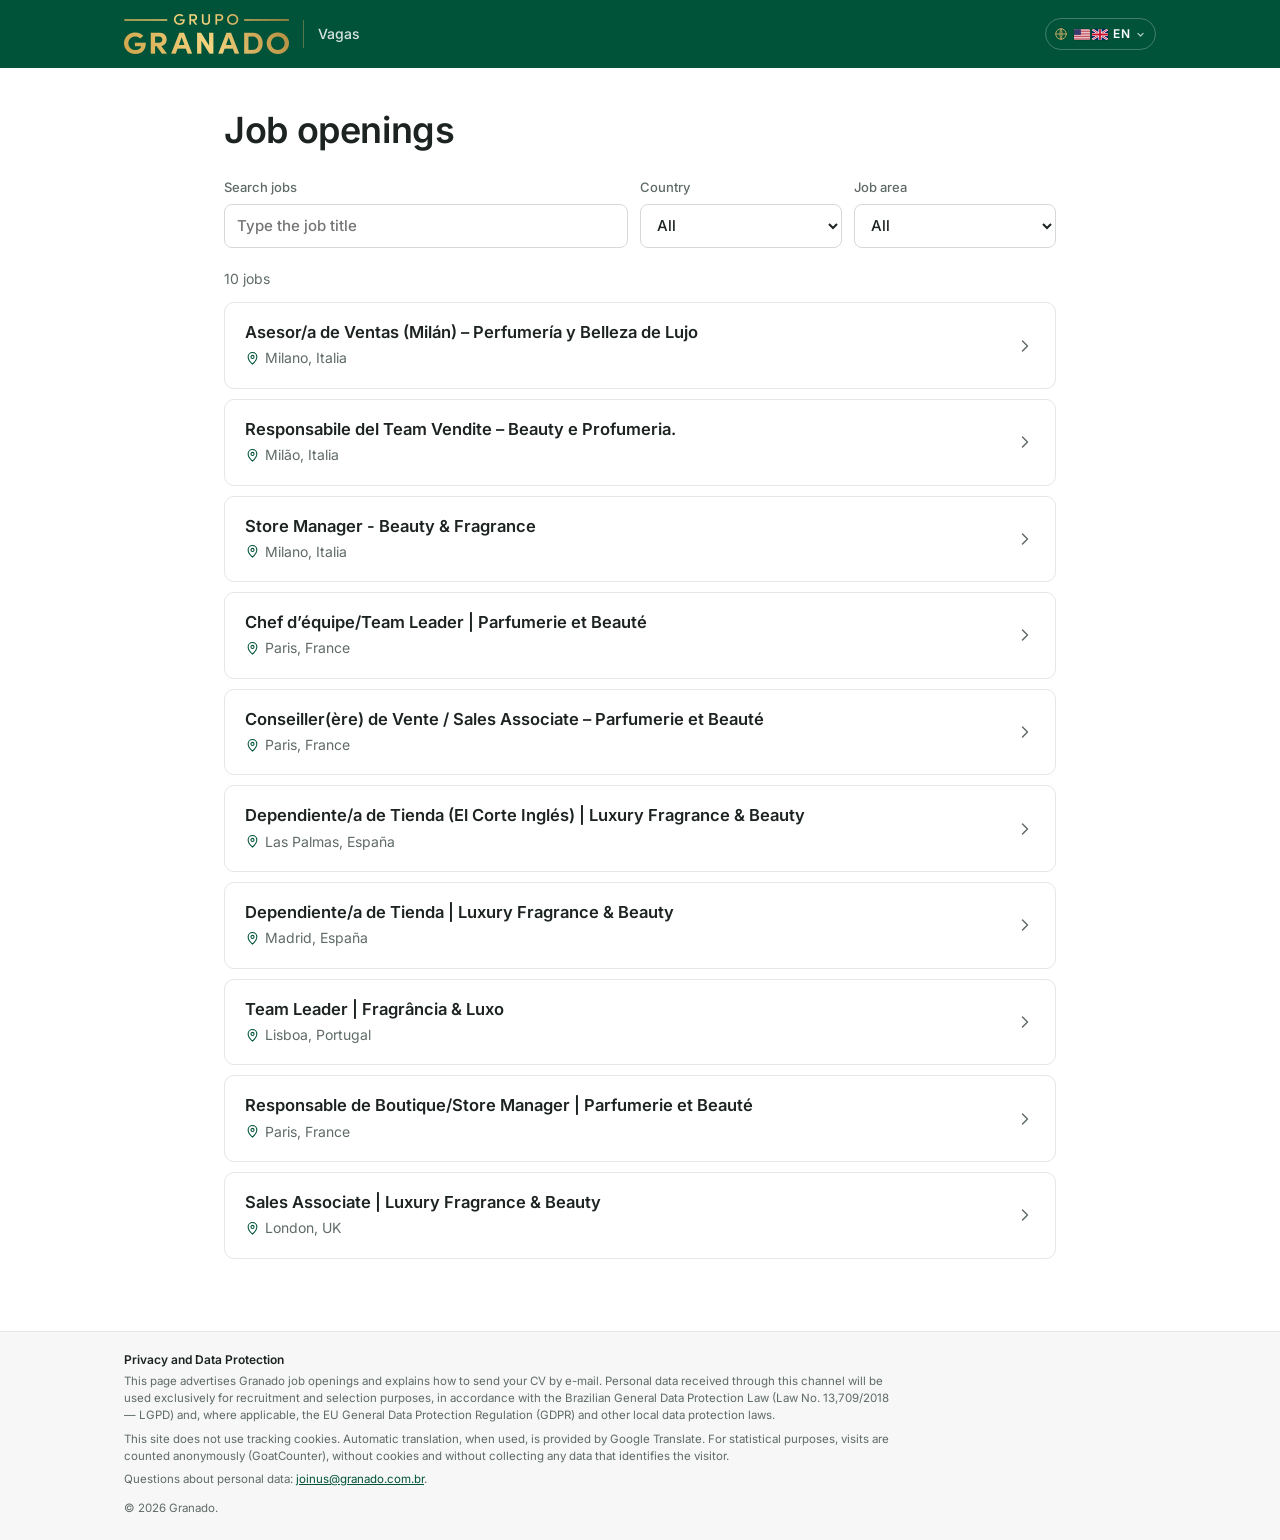
==== index.html @ af7d5de0 "Vagas atualizadas em 04/11/2026, 18:46:20" ====
<!doctype html>
<html lang="pt-BR">
<head>
<meta charset="utf-8">
<meta name="viewport" content="width=device-width, initial-scale=1">
<title>Granado — Vagas</title>
<meta name="description" content="Granado — Vagas">
<link rel="canonical" href="https://vagasgranado.github.io/">
<meta property="og:type" content="website">
<meta property="og:site_name" content="Granado">
<meta property="og:locale" content="pt_BR">
<meta property="og:title" content="Granado — Vagas">
<meta property="og:description" content="Granado — Vagas">
<meta property="og:url" content="https://vagasgranado.github.io/">
<meta name="twitter:card" content="summary">
<meta name="twitter:title" content="Granado — Vagas">
<meta name="twitter:description" content="Granado — Vagas">
<meta name="theme-color" content="#005339">
<link rel="icon" href="assets/icone.svg" type="image/svg+xml">
<link rel="preload" href="assets/inter-latin.woff2" as="font" type="font/woff2" crossorigin>
<link rel="stylesheet" href="assets/estilo.css">
</head>
<body>
<a class="pular" href="#conteudo"><span class="notranslate" translate="no" data-t="pular">Pular para o conteúdo</span></a>
<header class="topo">
  <div class="container topo-inner">
    <a class="marca" href="index.html">
      <img class="logo" src="assets/marca-grupo-granado.png" alt="Grupo Granado" width="165" height="40"><span class="marca-texto">Vagas</span>
    </a>
    <nav class="idiomas-site notranslate" translate="no" aria-label="Idioma / Language / Langue">
      <button type="button" class="idioma-atual" aria-haspopup="true" aria-expanded="false" aria-controls="idioma-menu" title="Idioma / Language / Langue">
        <svg class="idioma-globo" viewBox="0 0 24 24" fill="none" stroke="currentColor" stroke-width="1.7" stroke-linecap="round" stroke-linejoin="round" aria-hidden="true"><circle cx="12" cy="12" r="9"/><path d="M3 12h18M12 3c2.5 2.7 2.5 15.3 0 18M12 3c-2.5 2.7-2.5 15.3 0 18"/></svg><span class="idioma-sel"><svg class="bandeira" viewBox="0 0 30 20" aria-hidden="true"><rect width="30" height="20" fill="#009c3b"/><path d="M15 2.5 27 10 15 17.5 3 10z" fill="#ffdf00"/><circle cx="15" cy="10" r="4.3" fill="#002776"/></svg>PT</span><svg class="idioma-seta" viewBox="0 0 12 12" aria-hidden="true"><path d="M2.5 4.5 6 8l3.5-3.5" fill="none" stroke="currentColor" stroke-width="1.6" stroke-linecap="round" stroke-linejoin="round"/></svg>
      </button>
      <ul class="idioma-menu" id="idioma-menu" hidden>
        <li><button type="button" data-idioma="pt" data-sigla="PT" lang="pt"><span class="bandeiras"><svg class="bandeira" viewBox="0 0 30 20" aria-hidden="true"><rect width="30" height="20" fill="#009c3b"/><path d="M15 2.5 27 10 15 17.5 3 10z" fill="#ffdf00"/><circle cx="15" cy="10" r="4.3" fill="#002776"/></svg></span><span>Português</span></button></li>
        <li><button type="button" data-idioma="en" data-sigla="EN" lang="en"><span class="bandeiras"><svg class="bandeira" viewBox="0 0 30 20" aria-hidden="true"><rect width="30" height="20" fill="#fff"/><path d="M0 1.54h30M0 4.62h30M0 7.69h30M0 10.77h30M0 13.85h30M0 16.92h30M0 20h30" stroke="#b22234" stroke-width="1.54"/><rect width="13" height="10.77" fill="#3c3b6e"/></svg><svg class="bandeira" viewBox="0 0 30 20" aria-hidden="true"><rect width="30" height="20" fill="#012169"/><path d="M0 0 30 20M30 0 0 20" stroke="#fff" stroke-width="4"/><path d="M0 0 30 20M30 0 0 20" stroke="#c8102e" stroke-width="1.6"/><path d="M15 0v20M0 10h30" stroke="#fff" stroke-width="6"/><path d="M15 0v20M0 10h30" stroke="#c8102e" stroke-width="3.4"/></svg></span><span>English (US / UK)</span></button></li>
        <li><button type="button" data-idioma="es" data-sigla="ES" lang="es"><span class="bandeiras"><svg class="bandeira" viewBox="0 0 30 20" aria-hidden="true"><rect width="30" height="20" fill="#aa151b"/><rect y="5" width="30" height="10" fill="#f1bf00"/></svg></span><span>Español</span></button></li>
        <li><button type="button" data-idioma="fr" data-sigla="FR" lang="fr"><span class="bandeiras"><svg class="bandeira" viewBox="0 0 30 20" aria-hidden="true"><rect width="30" height="20" fill="#fff"/><rect width="10" height="20" fill="#002654"/><rect x="20" width="10" height="20" fill="#ce1126"/></svg></span><span>Français</span></button></li>
        <li><button type="button" data-idioma="it" data-sigla="IT" lang="it"><span class="bandeiras"><svg class="bandeira" viewBox="0 0 30 20" aria-hidden="true"><rect width="30" height="20" fill="#fff"/><rect width="10" height="20" fill="#009246"/><rect x="20" width="10" height="20" fill="#ce2b37"/></svg></span><span>Italiano</span></button></li>
      </ul>
    </nav>
  </div>
  <div id="tradutor" hidden></div>
</header>
<main id="conteudo">

<section class="container vagas">
  <h1 class="titulo-inicio"><span class="notranslate" translate="no" data-t="inicioTitulo">Vagas</span></h1>
  <form class="filtros" role="search" onsubmit="return false">
    <label class="campo campo-busca"><span class="notranslate" translate="no" data-t="busca">Busca de vagas</span><input type="search" id="f-busca" placeholder="Digite o nome da vaga" data-t-ph="buscaPh"></label>
    <label class="campo"><span class="notranslate" translate="no" data-t="pais">País</span><select id="f-pais"><option value="" data-t="todos">Todos</option><option value="España">España</option><option value="France">France</option><option value="Italia">Italia</option><option value="Portugal">Portugal</option><option value="UK">UK</option></select></label>
    <label class="campo"><span class="notranslate" translate="no" data-t="areaVaga">Área da vaga</span><select id="f-area"><option value="" data-t="todasAreas">Todas</option></select></label>
  </form>
  <p class="contador" aria-live="polite"><span id="total">10</span> <span class="notranslate" translate="no" data-t="vagas">vagas</span></p>
  <ul class="lista-vagas" id="lista">
<li class="linha-vaga" data-prazo="" data-pais="Italia" data-area="" data-busca="Asesor/a de Ventas (Milán) – Perfumería y Belleza de Lujo Milano Italia">
  <a class="lv-titulo" href="jobs/rzdw33/index.html">Asesor/a de Ventas (Milán) – Perfumería y Belleza de Lujo</a>
  <span class="lv-meta"><span class="lv-local"><svg class="ic" viewBox="0 0 24 24" fill="none" stroke="currentColor" stroke-width="1.7" stroke-linecap="round" stroke-linejoin="round" aria-hidden="true"><path d="M12 21s-7-6.2-7-11.5A7 7 0 0 1 19 9.5C19 14.8 12 21 12 21z"/><circle cx="12" cy="9.5" r="2.5"/></svg>Milano, Italia</span></span>
  <svg class="lv-seta" viewBox="0 0 24 24" fill="none" stroke="currentColor" stroke-width="1.7" stroke-linecap="round" stroke-linejoin="round" aria-hidden="true"><path d="M9 18l6-6-6-6"/></svg>
</li>
<li class="linha-vaga" data-prazo="" data-pais="Italia" data-area="" data-busca="Responsabile del Team Vendite – Beauty e Profumeria. Milão Italia">
  <a class="lv-titulo" href="jobs/zdy8am/index.html">Responsabile del Team Vendite – Beauty e Profumeria.</a>
  <span class="lv-meta"><span class="lv-local"><svg class="ic" viewBox="0 0 24 24" fill="none" stroke="currentColor" stroke-width="1.7" stroke-linecap="round" stroke-linejoin="round" aria-hidden="true"><path d="M12 21s-7-6.2-7-11.5A7 7 0 0 1 19 9.5C19 14.8 12 21 12 21z"/><circle cx="12" cy="9.5" r="2.5"/></svg>Milão, Italia</span></span>
  <svg class="lv-seta" viewBox="0 0 24 24" fill="none" stroke="currentColor" stroke-width="1.7" stroke-linecap="round" stroke-linejoin="round" aria-hidden="true"><path d="M9 18l6-6-6-6"/></svg>
</li>
<li class="linha-vaga" data-prazo="" data-pais="Italia" data-area="" data-busca="Store Manager - Beauty &amp; Fragrance Milano Italia">
  <a class="lv-titulo" href="jobs/5pfr47/index.html">Store Manager - Beauty &amp; Fragrance</a>
  <span class="lv-meta"><span class="lv-local"><svg class="ic" viewBox="0 0 24 24" fill="none" stroke="currentColor" stroke-width="1.7" stroke-linecap="round" stroke-linejoin="round" aria-hidden="true"><path d="M12 21s-7-6.2-7-11.5A7 7 0 0 1 19 9.5C19 14.8 12 21 12 21z"/><circle cx="12" cy="9.5" r="2.5"/></svg>Milano, Italia</span></span>
  <svg class="lv-seta" viewBox="0 0 24 24" fill="none" stroke="currentColor" stroke-width="1.7" stroke-linecap="round" stroke-linejoin="round" aria-hidden="true"><path d="M9 18l6-6-6-6"/></svg>
</li>
<li class="linha-vaga" data-prazo="" data-pais="France" data-area="" data-busca="Chef d’équipe/Team Leader | Parfumerie et Beauté Paris France">
  <a class="lv-titulo" href="jobs/ynqnsq/index.html">Chef d’équipe/Team Leader | Parfumerie et Beauté</a>
  <span class="lv-meta"><span class="lv-local"><svg class="ic" viewBox="0 0 24 24" fill="none" stroke="currentColor" stroke-width="1.7" stroke-linecap="round" stroke-linejoin="round" aria-hidden="true"><path d="M12 21s-7-6.2-7-11.5A7 7 0 0 1 19 9.5C19 14.8 12 21 12 21z"/><circle cx="12" cy="9.5" r="2.5"/></svg>Paris, France</span></span>
  <svg class="lv-seta" viewBox="0 0 24 24" fill="none" stroke="currentColor" stroke-width="1.7" stroke-linecap="round" stroke-linejoin="round" aria-hidden="true"><path d="M9 18l6-6-6-6"/></svg>
</li>
<li class="linha-vaga" data-prazo="" data-pais="France" data-area="" data-busca="Conseiller(ère) de Vente / Sales Associate – Parfumerie et Beauté Paris France">
  <a class="lv-titulo" href="jobs/etg7gf/index.html">Conseiller(ère) de Vente / Sales Associate – Parfumerie et Beauté</a>
  <span class="lv-meta"><span class="lv-local"><svg class="ic" viewBox="0 0 24 24" fill="none" stroke="currentColor" stroke-width="1.7" stroke-linecap="round" stroke-linejoin="round" aria-hidden="true"><path d="M12 21s-7-6.2-7-11.5A7 7 0 0 1 19 9.5C19 14.8 12 21 12 21z"/><circle cx="12" cy="9.5" r="2.5"/></svg>Paris, France</span></span>
  <svg class="lv-seta" viewBox="0 0 24 24" fill="none" stroke="currentColor" stroke-width="1.7" stroke-linecap="round" stroke-linejoin="round" aria-hidden="true"><path d="M9 18l6-6-6-6"/></svg>
</li>
<li class="linha-vaga" data-prazo="" data-pais="España" data-area="" data-busca="Dependiente/a de Tienda (El Corte Inglés) | Luxury Fragrance &amp; Beauty Las Palmas España">
  <a class="lv-titulo" href="jobs/gzc3fr/index.html">Dependiente/a de Tienda (El Corte Inglés) | Luxury Fragrance &amp; Beauty</a>
  <span class="lv-meta"><span class="lv-local"><svg class="ic" viewBox="0 0 24 24" fill="none" stroke="currentColor" stroke-width="1.7" stroke-linecap="round" stroke-linejoin="round" aria-hidden="true"><path d="M12 21s-7-6.2-7-11.5A7 7 0 0 1 19 9.5C19 14.8 12 21 12 21z"/><circle cx="12" cy="9.5" r="2.5"/></svg>Las Palmas, España</span></span>
  <svg class="lv-seta" viewBox="0 0 24 24" fill="none" stroke="currentColor" stroke-width="1.7" stroke-linecap="round" stroke-linejoin="round" aria-hidden="true"><path d="M9 18l6-6-6-6"/></svg>
</li>
<li class="linha-vaga" data-prazo="" data-pais="España" data-area="" data-busca="Dependiente/a de Tienda | Luxury Fragrance &amp; Beauty Madrid España">
  <a class="lv-titulo" href="jobs/8fgz28/index.html">Dependiente/a de Tienda | Luxury Fragrance &amp; Beauty</a>
  <span class="lv-meta"><span class="lv-local"><svg class="ic" viewBox="0 0 24 24" fill="none" stroke="currentColor" stroke-width="1.7" stroke-linecap="round" stroke-linejoin="round" aria-hidden="true"><path d="M12 21s-7-6.2-7-11.5A7 7 0 0 1 19 9.5C19 14.8 12 21 12 21z"/><circle cx="12" cy="9.5" r="2.5"/></svg>Madrid, España</span></span>
  <svg class="lv-seta" viewBox="0 0 24 24" fill="none" stroke="currentColor" stroke-width="1.7" stroke-linecap="round" stroke-linejoin="round" aria-hidden="true"><path d="M9 18l6-6-6-6"/></svg>
</li>
<li class="linha-vaga" data-prazo="" data-pais="Portugal" data-area="" data-busca="Team Leader | Fragrância &amp; Luxo Lisboa Portugal">
  <a class="lv-titulo" href="jobs/tck5m3/index.html">Team Leader | Fragrância &amp; Luxo</a>
  <span class="lv-meta"><span class="lv-local"><svg class="ic" viewBox="0 0 24 24" fill="none" stroke="currentColor" stroke-width="1.7" stroke-linecap="round" stroke-linejoin="round" aria-hidden="true"><path d="M12 21s-7-6.2-7-11.5A7 7 0 0 1 19 9.5C19 14.8 12 21 12 21z"/><circle cx="12" cy="9.5" r="2.5"/></svg>Lisboa, Portugal</span></span>
  <svg class="lv-seta" viewBox="0 0 24 24" fill="none" stroke="currentColor" stroke-width="1.7" stroke-linecap="round" stroke-linejoin="round" aria-hidden="true"><path d="M9 18l6-6-6-6"/></svg>
</li>
<li class="linha-vaga" data-prazo="" data-pais="France" data-area="" data-busca="Responsable de Boutique/Store Manager | Parfumerie et Beauté Paris France">
  <a class="lv-titulo" href="jobs/zjcvb2/index.html">Responsable de Boutique/Store Manager | Parfumerie et Beauté</a>
  <span class="lv-meta"><span class="lv-local"><svg class="ic" viewBox="0 0 24 24" fill="none" stroke="currentColor" stroke-width="1.7" stroke-linecap="round" stroke-linejoin="round" aria-hidden="true"><path d="M12 21s-7-6.2-7-11.5A7 7 0 0 1 19 9.5C19 14.8 12 21 12 21z"/><circle cx="12" cy="9.5" r="2.5"/></svg>Paris, France</span></span>
  <svg class="lv-seta" viewBox="0 0 24 24" fill="none" stroke="currentColor" stroke-width="1.7" stroke-linecap="round" stroke-linejoin="round" aria-hidden="true"><path d="M9 18l6-6-6-6"/></svg>
</li>
<li class="linha-vaga" data-prazo="" data-pais="UK" data-area="" data-busca="Sales Associate | Luxury Fragrance &amp; Beauty London UK">
  <a class="lv-titulo" href="jobs/ph4cj7/index.html">Sales Associate | Luxury Fragrance &amp; Beauty</a>
  <span class="lv-meta"><span class="lv-local"><svg class="ic" viewBox="0 0 24 24" fill="none" stroke="currentColor" stroke-width="1.7" stroke-linecap="round" stroke-linejoin="round" aria-hidden="true"><path d="M12 21s-7-6.2-7-11.5A7 7 0 0 1 19 9.5C19 14.8 12 21 12 21z"/><circle cx="12" cy="9.5" r="2.5"/></svg>London, UK</span></span>
  <svg class="lv-seta" viewBox="0 0 24 24" fill="none" stroke="currentColor" stroke-width="1.7" stroke-linecap="round" stroke-linejoin="round" aria-hidden="true"><path d="M9 18l6-6-6-6"/></svg>
</li>
  </ul>
  <p class="vazio" id="vazio" hidden><span class="notranslate" translate="no" data-t="semFiltro">Nenhuma vaga encontrada com esses filtros.</span></p>
</section>

</main>
<footer class="rodape">
  <div class="container">
    <div class="privacidade">
      <h2><span class="notranslate" translate="no" data-t="privTitulo">Privacidade e Proteção de Dados</span></h2>
      <p><span class="notranslate" translate="no" data-t="privTexto">Esta página divulga vagas da Granado e orienta o envio de currículos por e-mail. Os dados pessoais recebidos por esse canal serão utilizados exclusivamente para fins de recrutamento e seleção, conforme a Lei Geral de Proteção de Dados (Lei nº 13.709/2018 — LGPD) e, quando aplicável, o Regulamento Geral sobre a Proteção de Dados da União Europeia (RGPD/GDPR) e demais leis locais de proteção de dados.</span></p>
      <p><span class="notranslate" translate="no" data-t="privCookies">Este site não utiliza cookies de rastreamento. A tradução automática, quando utilizada, é fornecida pelo Google Tradutor.</span> <span class="notranslate" translate="no" data-t="privContagem">Para fins estatísticos, contamos as visitas de forma anônima (GoatCounter), sem cookies e sem coletar dados que identifiquem o visitante.</span></p>
      <p><span class="notranslate" translate="no" data-t="privContato">Dúvidas sobre dados pessoais:</span> <a class="notranslate" translate="no" href="mailto:joinus@granado.com.br">joinus@granado.com.br</a>.</p>
    </div>
    <p class="direitos">© 2026 Granado.</p>
  </div>
</footer>
<script src="assets/textos.js" defer></script>
<script src="assets/site.js" defer></script>
<script data-goatcounter="https://vagasgranado.goatcounter.com/count" src="assets/contador.js" async></script>
</body>
</html>
---- assets/estilo.css ----
/* Fontes hospedadas no próprio site (nenhum dado do visitante vai para terceiros — LGPD/GDPR).
   Inter: SIL Open Font License, ver fontes-licenca.txt */
@font-face { font-family: "Inter"; font-style: normal; font-weight: 100 900; font-display: swap; src: url("inter-latin.woff2") format("woff2"); unicode-range: U+0000-00FF, U+0131, U+0152-0153, U+02BB-02BC, U+02C6, U+02DA, U+02DC, U+0304, U+0308, U+0329, U+2000-206F, U+20AC, U+2122, U+2191, U+2193, U+2212, U+2215, U+FEFF, U+FFFD; }
@font-face { font-family: "Inter"; font-style: normal; font-weight: 100 900; font-display: swap; src: url("inter-latin-ext.woff2") format("woff2"); unicode-range: U+0100-02BA, U+02BD-02C5, U+02C7-02CC, U+02CE-02D7, U+02DD-02FF, U+0304, U+0308, U+0329, U+1D00-1DBF, U+1E00-1E9F, U+1EF2-1EFF, U+2020, U+20A0-20AB, U+20AD-20C0, U+2113, U+2C60-2C7F, U+A720-A7FF; }

:root {
  --verde: #005339;        /* verde da logo Granado */
  --verde-2: #0a6a4b;
  --verde-claro: #e8f1ec;
  --ouro: #bda55f;         /* dourado da logo */
  --fundo: #ffffff;
  --fundo-2: #f6f7f6;
  --texto: #1c2321;
  --suave: #5f6b66;
  --linha: #e4e7e5;
  --ambar: #7a5200;
  --ambar-claro: #fdf6e3;
  --raio: 10px;
  --sans: "Inter", system-ui, -apple-system, "Segoe UI", Roboto, Helvetica, Arial, sans-serif;
  /* aliases usados pelo painel/textos antigos */
  --azul: var(--verde);
}
* { box-sizing: border-box; }
html { -webkit-text-size-adjust: 100%; }
body { margin: 0; background: var(--fundo); color: var(--texto); font-family: var(--sans); font-size: 16px; line-height: 1.6; -webkit-font-smoothing: antialiased; }
img, svg { max-width: 100%; }
a { color: var(--verde); }
h1, h2, h3 { line-height: 1.25; font-weight: 600; letter-spacing: -.01em; }
[hidden] { display: none !important; }
.container { width: 100%; max-width: 1080px; margin: 0 auto; padding: 0 16px; }
@media (min-width: 640px) { .container { padding: 0 24px; } }

.ic { width: 18px; height: 18px; flex: none; vertical-align: -3px; }

.pular { position: absolute; left: -999px; top: 8px; background: #fff; padding: 8px 12px; border-radius: 8px; z-index: 10; }
.pular:focus { left: 8px; }
:focus-visible { outline: 2px solid var(--ouro); outline-offset: 2px; border-radius: 4px; }

/* ---------- topo: verde da logo, nome em dourado (como na página do LinkedIn) ---------- */
.topo { background: var(--verde); color: #fff; }
.topo-inner { display: flex; align-items: center; justify-content: space-between; gap: 12px; min-height: 68px; }
.marca { display: flex; align-items: center; gap: 14px; min-width: 0; color: #fff; text-decoration: none; }
.logo { display: block; height: 40px; width: auto; }
.marca-texto { font-size: 14px; font-weight: 500; color: rgba(255,255,255,.85); white-space: nowrap; padding-left: 14px; border-left: 1px solid rgba(189,165,95,.45); line-height: 28px; }
.marca-logo { display: inline-flex; align-items: center; }
.marca-logo img { display: block; height: 30px; width: auto; max-width: 200px; object-fit: contain; }

/* seletor de idioma */
.idiomas-site { position: relative; flex-shrink: 0; }
.idioma-atual { display: inline-flex; align-items: center; gap: 6px; background: none; border: 1px solid rgba(255,255,255,.25); border-radius: 99px; color: #fff; font: inherit; font-size: 12px; font-weight: 600; letter-spacing: .04em; padding: 5px 10px 5px 8px; cursor: pointer; }
.idioma-atual:hover, .idioma-atual[aria-expanded="true"] { background: rgba(255,255,255,.08); border-color: rgba(255,255,255,.45); }
.idioma-globo { width: 14px; height: 14px; color: var(--ouro); }
.idioma-sel { display: inline-flex; align-items: center; gap: 5px; }
.idiomas-site .bandeiras { display: inline-flex; align-items: center; gap: 2px; flex-shrink: 0; }
.idioma-sel .bandeira + .bandeira { margin-left: -3px; }
.idioma-seta { width: 9px; height: 9px; opacity: .7; transition: transform .15s; }
.idioma-atual[aria-expanded="true"] .idioma-seta { transform: rotate(180deg); }
.idiomas-site .bandeira { width: 16px; height: 11px; border-radius: 1.5px; box-shadow: 0 0 0 .5px rgba(0,0,0,.25); flex-shrink: 0; }
.idioma-menu { position: absolute; right: 0; top: calc(100% + 8px); z-index: 20; list-style: none; margin: 0; padding: 4px; min-width: 200px; background: #fff; border-radius: 10px; box-shadow: 0 10px 30px rgba(0,0,0,.14), 0 0 0 1px rgba(0,0,0,.05); }
.idioma-menu button { display: flex; align-items: center; gap: 10px; width: 100%; background: none; border: 0; border-radius: 6px; padding: 8px 10px; font: inherit; font-size: 14px; color: var(--texto); text-align: left; cursor: pointer; }
.idioma-menu button:hover { background: var(--fundo-2); }
.idioma-menu button[aria-current="true"] { font-weight: 600; color: var(--verde); }
.idioma-menu button[aria-current="true"]::after { content: "✓"; margin-left: auto; color: var(--verde); }
/* esconde a barra do Google Tradutor, que empurraria a página para baixo */
body { top: 0 !important; }
.skiptranslate iframe, iframe.goog-te-banner-frame, #goog-gt-tt, .goog-te-balloon-frame, .goog-te-spinner-pos { display: none !important; }
.email-cand .fixo { margin: 0 .25em; } /* e-mail e assunto nunca são traduzidos; a margem mantém os espaços */
.goog-text-highlight { background: none !important; box-shadow: none !important; }

/* ---------- faixas ---------- */
.faixa { font-size: 14px; padding: 10px 0; }
.faixa .container { display: flex; gap: 10px; align-items: flex-start; }
.faixa .ic { margin-top: 2px; }
.faixa-demo { background: var(--ambar-claro); color: var(--ambar); border-bottom: 1px solid #f0e2b8; }
.faixa-encerrada { background: var(--fundo-2); color: var(--texto); border-bottom: 1px solid var(--linha); }
.faixa-encerrada a { font-weight: 600; }

/* ---------- etiquetas ---------- */
.etiquetas, .card-topo { display: flex; flex-wrap: wrap; gap: 6px; }
.etiqueta { display: inline-flex; align-items: center; gap: 5px; font-size: 12.5px; font-weight: 500; padding: 3px 10px; border-radius: 99px; background: #fff; color: var(--suave); border: 1px solid var(--linha); }
.etiqueta .ic { width: 13px; height: 13px; vertical-align: 0; }
.etiqueta-aberta { background: var(--verde-claro); color: var(--verde); border-color: transparent; }
.etiqueta-encerrada { background: #eceeed; color: var(--suave); border-color: transparent; }

/* ---------- botões ---------- */
.botao { display: inline-flex; align-items: center; justify-content: center; gap: 8px; padding: 12px 18px; border-radius: 8px; font: inherit; font-weight: 600; font-size: 15px; text-decoration: none; cursor: pointer; border: 1px solid transparent; transition: background .15s; }
.botao .ic { width: 18px; height: 18px; }
.botao-principal { background: var(--verde); color: #fff; width: 100%; }
.botao-principal:hover { background: var(--verde-2); }
.botao-secundario { background: #fff; color: var(--texto); border-color: var(--linha); padding: 9px 14px; font-size: 14px; font-weight: 500; flex: 1; }
.botao-secundario:hover { background: var(--fundo-2); }
.botao-secundario .ic { color: var(--verde); }
.botao-desativado { background: #eceeed; color: var(--suave); width: 100%; margin: 0; cursor: not-allowed; }

/* ---------- página inicial ---------- */
.vagas { max-width: 880px; padding-top: 40px; padding-bottom: 72px; }
.titulo-inicio { font-size: clamp(28px, 4.5vw, 36px); margin: 0 0 24px; color: var(--texto); }
.filtros { display: grid; grid-template-columns: 1fr; gap: 12px; margin: 0 0 20px; }
@media (min-width: 720px) { .filtros { grid-template-columns: 2fr 1fr 1fr; } }
.campo { display: block; font-size: 13px; font-weight: 500; color: var(--suave); }
.campo > span:first-child { display: block; }
.campo input, .campo select { width: 100%; height: 44px; font: inherit; font-size: 15px; color: var(--texto); padding: 0 12px; border: 1px solid #d5dad7; border-radius: 8px; background: #fff; margin-top: 6px; }
.campo input:focus, .campo select:focus { outline: none; border-color: var(--verde); box-shadow: 0 0 0 3px rgba(0,83,57,.12); }
.contador { color: var(--suave); margin: 0 0 12px; font-size: 14px; }

.lista-vagas { list-style: none; margin: 0; padding: 0; display: grid; gap: 10px; }
.linha-vaga { position: relative; display: grid; grid-template-columns: minmax(0, 1fr) auto; grid-template-areas: "titulo seta" "meta seta"; column-gap: 16px; row-gap: 4px; align-items: center; padding: 18px 20px; background: #fff; border: 1px solid var(--linha); border-radius: var(--raio); transition: border-color .15s, box-shadow .15s; }
.linha-vaga:hover { border-color: var(--verde); box-shadow: 0 4px 16px rgba(0,83,57,.08); }
.lv-titulo { grid-area: titulo; color: var(--texto); font-size: 16.5px; font-weight: 600; line-height: 1.35; text-decoration: none; }
.lv-titulo::after { content: ""; position: absolute; inset: 0; border-radius: var(--raio); } /* a linha inteira é clicável */
.linha-vaga:hover .lv-titulo { color: var(--verde); }
.lv-meta { grid-area: meta; display: flex; flex-wrap: wrap; gap: 4px 16px; font-size: 14px; color: var(--suave); }
.lv-local { display: inline-flex; align-items: center; gap: 5px; }
.lv-local .ic { width: 15px; height: 15px; color: var(--verde); vertical-align: 0; }
.lv-seta { grid-area: seta; width: 20px; height: 20px; color: var(--suave); }
.linha-vaga:hover .lv-seta { color: var(--verde); }
.lv-demo { display: inline-block; margin-left: 6px; padding: 1px 6px; border-radius: 4px; background: var(--ambar-claro); color: var(--ambar); font-size: 11px; font-weight: 500; text-transform: uppercase; vertical-align: 2px; }
.vazio { text-align: center; color: var(--suave); padding: 40px 0; }

/* ---------- página da vaga ---------- */
.cabecalho-vaga { background: var(--fundo-2); border-bottom: 1px solid var(--linha); padding: 20px 0 32px; }
.voltar { display: inline-flex; align-items: center; gap: 4px; color: var(--verde); text-decoration: none; font-size: 14px; font-weight: 500; margin-bottom: 20px; }
.voltar:hover { text-decoration: underline; }
.voltar .ic { width: 16px; height: 16px; vertical-align: 0; }
.cabecalho-vaga h1 { font-size: clamp(26px, 4.5vw, 36px); margin: 14px 0 12px; max-width: 30ch; }
.subtitulo-empresa, .subtitulo-local { margin: 4px 0 0; display: flex; align-items: center; gap: 8px; font-size: 15px; color: var(--suave); }
.subtitulo-empresa { font-weight: 500; color: var(--texto); }
.subtitulo-empresa .ic, .subtitulo-local .ic { color: var(--verde); }

.grade-vaga { display: grid; grid-template-columns: 1fr; gap: 28px; padding-top: 32px; padding-bottom: 96px; }
@media (min-width: 960px) {
  .grade-vaga { grid-template-columns: minmax(0, 1fr) 320px; gap: 56px; padding-bottom: 72px; }
  .cartao-resumo { position: sticky; top: 24px; }
}
.lateral { order: -1; }
@media (min-width: 960px) { .lateral { order: 2; } }

.cartao-resumo { background: #fff; border: 1px solid var(--linha); border-radius: 12px; padding: 22px; }
.cartao-resumo h2 { font-size: 12px; font-weight: 600; text-transform: uppercase; letter-spacing: .08em; color: var(--suave); margin: 0 0 14px; }
.cartao-resumo dl { margin: 0 0 18px; display: grid; gap: 14px; }
.item-resumo { display: flex; gap: 12px; align-items: flex-start; }
.item-resumo .ic { width: 18px; height: 18px; color: var(--verde); margin-top: 2px; }
.item-resumo dt { font-size: 12.5px; color: var(--suave); }
.item-resumo dd { margin: 0; font-weight: 500; font-size: 14.5px; line-height: 1.4; }
.compartilhar { margin-top: 18px; padding-top: 18px; border-top: 1px solid var(--linha); }
.compartilhar p { margin: 0 0 8px; font-size: 12.5px; color: var(--suave); font-weight: 500; }
.botoes-compartilhar { display: flex; gap: 8px; }

.conteudo-vaga { min-width: 0; }
.secao { padding: 0 0 8px; margin: 0 0 28px; }
.secao + .secao { padding-top: 28px; border-top: 1px solid var(--linha); }
.secao h2 { font-size: 19px; margin: 0 0 14px; color: var(--texto); }
.secao p { margin: 0 0 14px; }
.lista { margin: 0 0 14px; padding: 0; list-style: none; }
.lista li { position: relative; padding-left: 20px; margin-bottom: 8px; }
.lista li::before { content: ""; position: absolute; left: 4px; top: .7em; width: 6px; height: 6px; border-radius: 50%; background: var(--ouro); }
.texto-livre h3 { font-size: 16px; color: var(--texto); margin: 22px 0 8px; }
.texto-livre h3:first-child { margin-top: 0; }
.texto-livre { overflow-wrap: anywhere; }
.quals { display: grid; gap: 12px; margin-bottom: 14px; }
@media (min-width: 640px) { .quals { grid-template-columns: 1fr 1fr; } }
.qual { background: var(--fundo-2); border-radius: 8px; padding: 14px 16px; }
.qual h3 { margin: 0 0 4px; font-size: 12px; text-transform: uppercase; letter-spacing: .06em; color: var(--suave); }
.qual p { margin: 0; font-weight: 500; }
.idiomas { list-style: none; padding: 0; margin: 0 0 14px; display: flex; flex-wrap: wrap; gap: 10px; }
.idiomas li { display: flex; gap: 10px; align-items: center; background: var(--fundo-2); border-radius: 8px; padding: 10px 14px; }
.idiomas .ic { color: var(--verde); width: 20px; height: 20px; }
.idiomas strong { display: block; line-height: 1.2; font-weight: 600; }
.idiomas small { color: var(--suave); font-size: 13px; }
.salario { display: flex; align-items: center; gap: 10px; font-size: 18px; font-weight: 600; color: var(--verde); background: var(--verde-claro); padding: 12px 16px; border-radius: 8px; }
.salario .ic { width: 22px; height: 22px; }
.caixa-visto { display: flex; gap: 14px; background: var(--fundo-2); border-radius: 8px; padding: 14px 16px; margin-bottom: 14px; }
.caixa-visto .ic { width: 24px; height: 24px; color: var(--verde); }
.caixa-visto p:last-child { margin-bottom: 0; }
.prazo-linha { display: flex; align-items: center; gap: 8px; }
.prazo-linha .ic { color: var(--verde); }
#candidatura .botao { margin-bottom: 14px; }
@media (min-width: 640px) { #candidatura .botao-principal { width: auto; min-width: 280px; } }
.email-cand { font-size: 14px; color: var(--suave); margin: -4px 0 14px !important; overflow-wrap: anywhere; }
.email-cand a { font-weight: 600; }
.lateral .email-cand { margin: 10px 0 0 !important; font-size: 13px; }

.aviso { display: flex; gap: 12px; background: var(--ambar-claro); border: 1px solid #f0e2b8; border-radius: var(--raio); padding: 16px 18px; margin-top: 8px; color: #4d3800; }
.aviso > .ic { width: 22px; height: 22px; color: var(--ambar); }
.aviso h2 { margin: 0 0 4px; font-size: 15px; }
.aviso p { margin: 0 0 6px; font-size: 14px; }
.aviso .fonte { color: #6e5a2a; font-size: 13px; margin: 0; }

.barra-movel { position: fixed; left: 0; right: 0; bottom: 0; padding: 12px 16px calc(12px + env(safe-area-inset-bottom)); background: rgba(255,255,255,.96); border-top: 1px solid var(--linha); backdrop-filter: blur(6px); z-index: 5; }
@media (min-width: 960px) { .barra-movel { display: none; } }

.nao-encontrada { text-align: center; padding: 80px 16px; }
.nao-encontrada .botao { width: auto; }

/* ---------- rodapé ---------- */
.rodape { background: var(--fundo-2); border-top: 1px solid var(--linha); color: var(--suave); font-size: 11.5px; line-height: 1.5; padding: 20px 0 22px; }
.rodape p { margin: 0 0 6px; max-width: 110ch; }
.privacidade h2 { font-size: 12px; font-weight: 600; color: var(--texto); margin: 0 0 6px; letter-spacing: 0; }
.privacidade { margin-bottom: 12px; }
.rodape .direitos { margin: 0; }
@media (max-width: 959px) { body:has(.barra-movel) .rodape { padding-bottom: 100px; } }

@media (max-width: 480px) {
  .logo { height: 32px; }
  .marca { gap: 10px; }
  .marca-texto { padding-left: 10px; font-size: 13px; }
  .linha-vaga { padding: 16px; }
}
@media (prefers-reduced-motion: reduce) { * { transition: none !important; } }
@media print { .topo, .lateral .compartilhar, .barra-movel, .rodape { display: none; } }
/* igualdade de oportunidades (frase-padrão em todas as vagas) */
.igualdade { background: var(--verde-claro); border-radius: var(--raio); padding: 16px 18px; }
.igualdade h2 { font-size: 15px; margin: 0 0 4px; color: var(--verde); }
.igualdade p { margin: 0; font-size: 14px; color: var(--texto); }
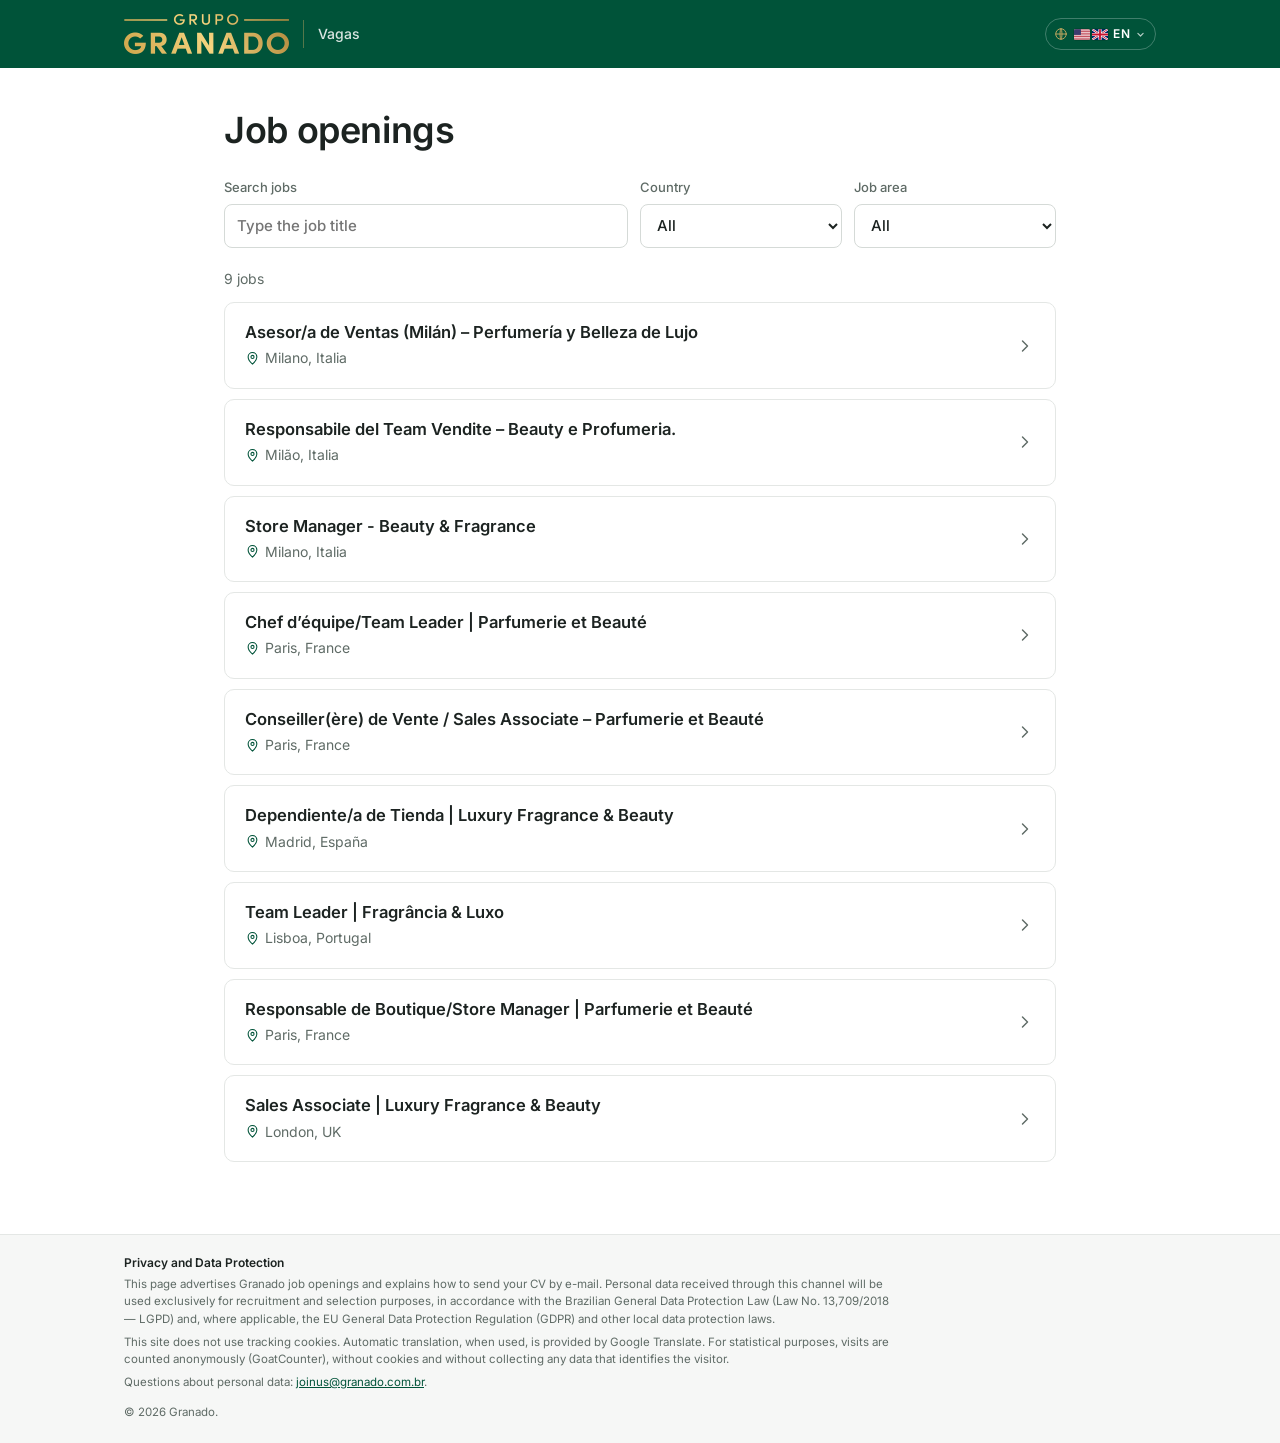
==== commit e6751adf: "Vagas atualizadas em 04/11/2026, 18:48:20" ====
--- a/index.html
+++ b/index.html
@@ -51,7 +51,7 @@
     <label class="campo"><span class="notranslate" translate="no" data-t="pais">País</span><select id="f-pais"><option value="" data-t="todos">Todos</option><option value="España">España</option><option value="France">France</option><option value="Italia">Italia</option><option value="Portugal">Portugal</option><option value="UK">UK</option></select></label>
     <label class="campo"><span class="notranslate" translate="no" data-t="areaVaga">Área da vaga</span><select id="f-area"><option value="" data-t="todasAreas">Todas</option></select></label>
   </form>
-  <p class="contador" aria-live="polite"><span id="total">10</span> <span class="notranslate" translate="no" data-t="vagas">vagas</span></p>
+  <p class="contador" aria-live="polite"><span id="total">9</span> <span class="notranslate" translate="no" data-t="vagas">vagas</span></p>
   <ul class="lista-vagas" id="lista">
 <li class="linha-vaga" data-prazo="" data-pais="Italia" data-area="" data-busca="Asesor/a de Ventas (Milán) – Perfumería y Belleza de Lujo Milano Italia">
   <a class="lv-titulo" href="jobs/rzdw33/index.html">Asesor/a de Ventas (Milán) – Perfumería y Belleza de Lujo</a>
@@ -76,11 +76,6 @@
 <li class="linha-vaga" data-prazo="" data-pais="France" data-area="" data-busca="Conseiller(ère) de Vente / Sales Associate – Parfumerie et Beauté Paris France">
   <a class="lv-titulo" href="jobs/etg7gf/index.html">Conseiller(ère) de Vente / Sales Associate – Parfumerie et Beauté</a>
   <span class="lv-meta"><span class="lv-local"><svg class="ic" viewBox="0 0 24 24" fill="none" stroke="currentColor" stroke-width="1.7" stroke-linecap="round" stroke-linejoin="round" aria-hidden="true"><path d="M12 21s-7-6.2-7-11.5A7 7 0 0 1 19 9.5C19 14.8 12 21 12 21z"/><circle cx="12" cy="9.5" r="2.5"/></svg>Paris, France</span></span>
-  <svg class="lv-seta" viewBox="0 0 24 24" fill="none" stroke="currentColor" stroke-width="1.7" stroke-linecap="round" stroke-linejoin="round" aria-hidden="true"><path d="M9 18l6-6-6-6"/></svg>
-</li>
-<li class="linha-vaga" data-prazo="" data-pais="España" data-area="" data-busca="Dependiente/a de Tienda (El Corte Inglés) | Luxury Fragrance &amp; Beauty Las Palmas España">
-  <a class="lv-titulo" href="jobs/gzc3fr/index.html">Dependiente/a de Tienda (El Corte Inglés) | Luxury Fragrance &amp; Beauty</a>
-  <span class="lv-meta"><span class="lv-local"><svg class="ic" viewBox="0 0 24 24" fill="none" stroke="currentColor" stroke-width="1.7" stroke-linecap="round" stroke-linejoin="round" aria-hidden="true"><path d="M12 21s-7-6.2-7-11.5A7 7 0 0 1 19 9.5C19 14.8 12 21 12 21z"/><circle cx="12" cy="9.5" r="2.5"/></svg>Las Palmas, España</span></span>
   <svg class="lv-seta" viewBox="0 0 24 24" fill="none" stroke="currentColor" stroke-width="1.7" stroke-linecap="round" stroke-linejoin="round" aria-hidden="true"><path d="M9 18l6-6-6-6"/></svg>
 </li>
 <li class="linha-vaga" data-prazo="" data-pais="España" data-area="" data-busca="Dependiente/a de Tienda | Luxury Fragrance &amp; Beauty Madrid España">
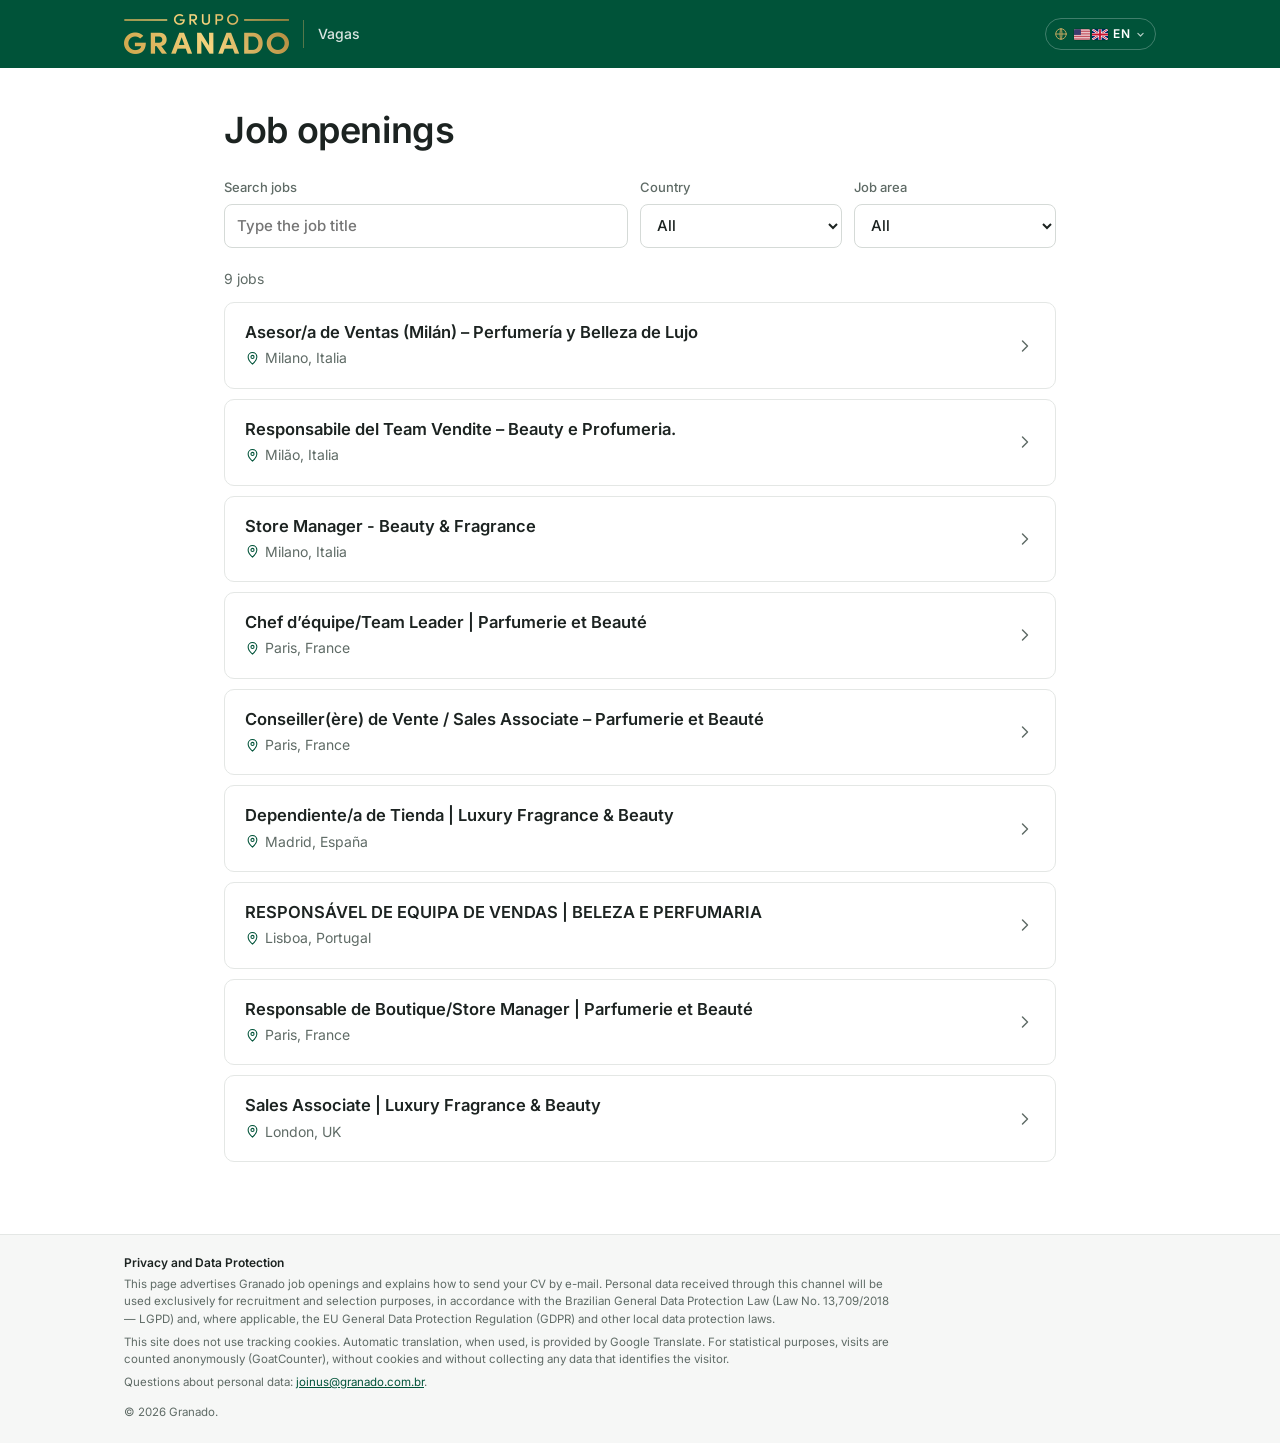
==== commit af14599c: "Vagas atualizadas em 04/11/2026, 18:54:58" ====
--- a/index.html
+++ b/index.html
@@ -83,8 +83,8 @@
   <span class="lv-meta"><span class="lv-local"><svg class="ic" viewBox="0 0 24 24" fill="none" stroke="currentColor" stroke-width="1.7" stroke-linecap="round" stroke-linejoin="round" aria-hidden="true"><path d="M12 21s-7-6.2-7-11.5A7 7 0 0 1 19 9.5C19 14.8 12 21 12 21z"/><circle cx="12" cy="9.5" r="2.5"/></svg>Madrid, España</span></span>
   <svg class="lv-seta" viewBox="0 0 24 24" fill="none" stroke="currentColor" stroke-width="1.7" stroke-linecap="round" stroke-linejoin="round" aria-hidden="true"><path d="M9 18l6-6-6-6"/></svg>
 </li>
-<li class="linha-vaga" data-prazo="" data-pais="Portugal" data-area="" data-busca="Team Leader | Fragrância &amp; Luxo Lisboa Portugal">
-  <a class="lv-titulo" href="jobs/tck5m3/index.html">Team Leader | Fragrância &amp; Luxo</a>
+<li class="linha-vaga" data-prazo="" data-pais="Portugal" data-area="" data-busca="RESPONSÁVEL DE EQUIPA DE VENDAS | BELEZA E PERFUMARIA Lisboa Portugal">
+  <a class="lv-titulo" href="jobs/tck5m3/index.html">RESPONSÁVEL DE EQUIPA DE VENDAS | BELEZA E PERFUMARIA</a>
   <span class="lv-meta"><span class="lv-local"><svg class="ic" viewBox="0 0 24 24" fill="none" stroke="currentColor" stroke-width="1.7" stroke-linecap="round" stroke-linejoin="round" aria-hidden="true"><path d="M12 21s-7-6.2-7-11.5A7 7 0 0 1 19 9.5C19 14.8 12 21 12 21z"/><circle cx="12" cy="9.5" r="2.5"/></svg>Lisboa, Portugal</span></span>
   <svg class="lv-seta" viewBox="0 0 24 24" fill="none" stroke="currentColor" stroke-width="1.7" stroke-linecap="round" stroke-linejoin="round" aria-hidden="true"><path d="M9 18l6-6-6-6"/></svg>
 </li>
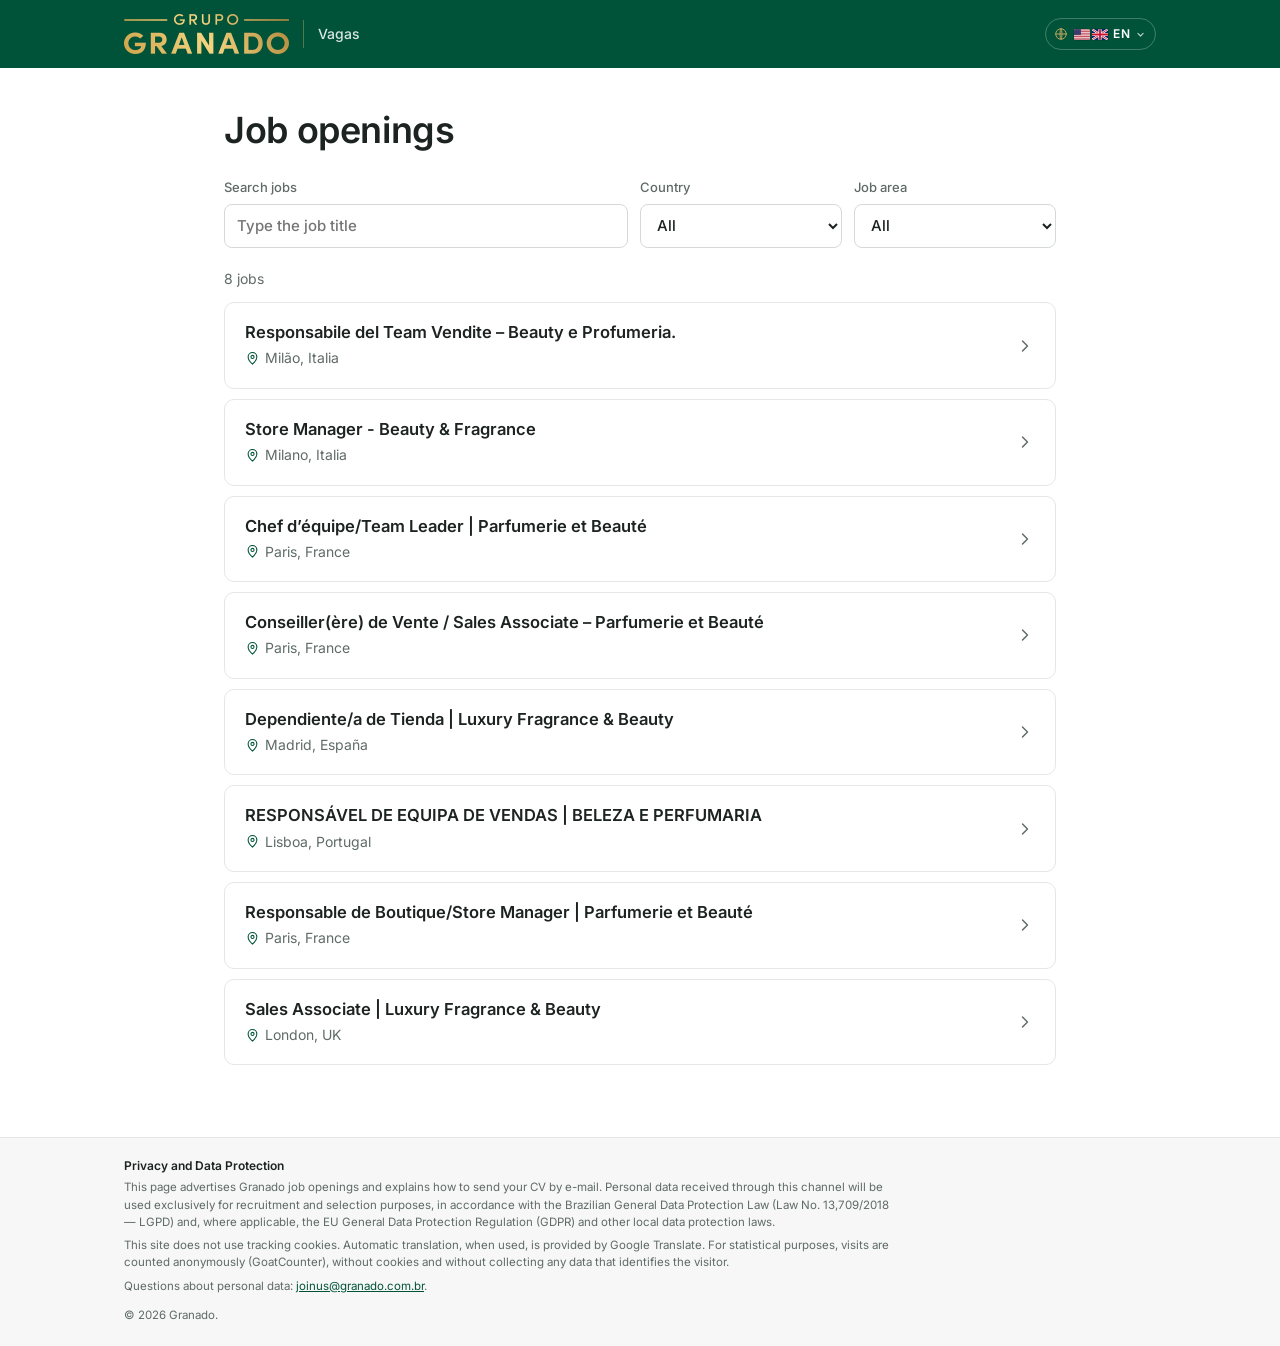
==== commit 95eb1778: "Vagas atualizadas em 12/11/2026, 09:45:08" ====
--- a/index.html
+++ b/index.html
@@ -51,13 +51,8 @@
     <label class="campo"><span class="notranslate" translate="no" data-t="pais">País</span><select id="f-pais"><option value="" data-t="todos">Todos</option><option value="España">España</option><option value="France">France</option><option value="Italia">Italia</option><option value="Portugal">Portugal</option><option value="UK">UK</option></select></label>
     <label class="campo"><span class="notranslate" translate="no" data-t="areaVaga">Área da vaga</span><select id="f-area"><option value="" data-t="todasAreas">Todas</option></select></label>
   </form>
-  <p class="contador" aria-live="polite"><span id="total">9</span> <span class="notranslate" translate="no" data-t="vagas">vagas</span></p>
+  <p class="contador" aria-live="polite"><span id="total">8</span> <span class="notranslate" translate="no" data-t="vagas">vagas</span></p>
   <ul class="lista-vagas" id="lista">
-<li class="linha-vaga" data-prazo="" data-pais="Italia" data-area="" data-busca="Asesor/a de Ventas (Milán) – Perfumería y Belleza de Lujo Milano Italia">
-  <a class="lv-titulo" href="jobs/rzdw33/index.html">Asesor/a de Ventas (Milán) – Perfumería y Belleza de Lujo</a>
-  <span class="lv-meta"><span class="lv-local"><svg class="ic" viewBox="0 0 24 24" fill="none" stroke="currentColor" stroke-width="1.7" stroke-linecap="round" stroke-linejoin="round" aria-hidden="true"><path d="M12 21s-7-6.2-7-11.5A7 7 0 0 1 19 9.5C19 14.8 12 21 12 21z"/><circle cx="12" cy="9.5" r="2.5"/></svg>Milano, Italia</span></span>
-  <svg class="lv-seta" viewBox="0 0 24 24" fill="none" stroke="currentColor" stroke-width="1.7" stroke-linecap="round" stroke-linejoin="round" aria-hidden="true"><path d="M9 18l6-6-6-6"/></svg>
-</li>
 <li class="linha-vaga" data-prazo="" data-pais="Italia" data-area="" data-busca="Responsabile del Team Vendite – Beauty e Profumeria. Milão Italia">
   <a class="lv-titulo" href="jobs/zdy8am/index.html">Responsabile del Team Vendite – Beauty e Profumeria.</a>
   <span class="lv-meta"><span class="lv-local"><svg class="ic" viewBox="0 0 24 24" fill="none" stroke="currentColor" stroke-width="1.7" stroke-linecap="round" stroke-linejoin="round" aria-hidden="true"><path d="M12 21s-7-6.2-7-11.5A7 7 0 0 1 19 9.5C19 14.8 12 21 12 21z"/><circle cx="12" cy="9.5" r="2.5"/></svg>Milão, Italia</span></span>
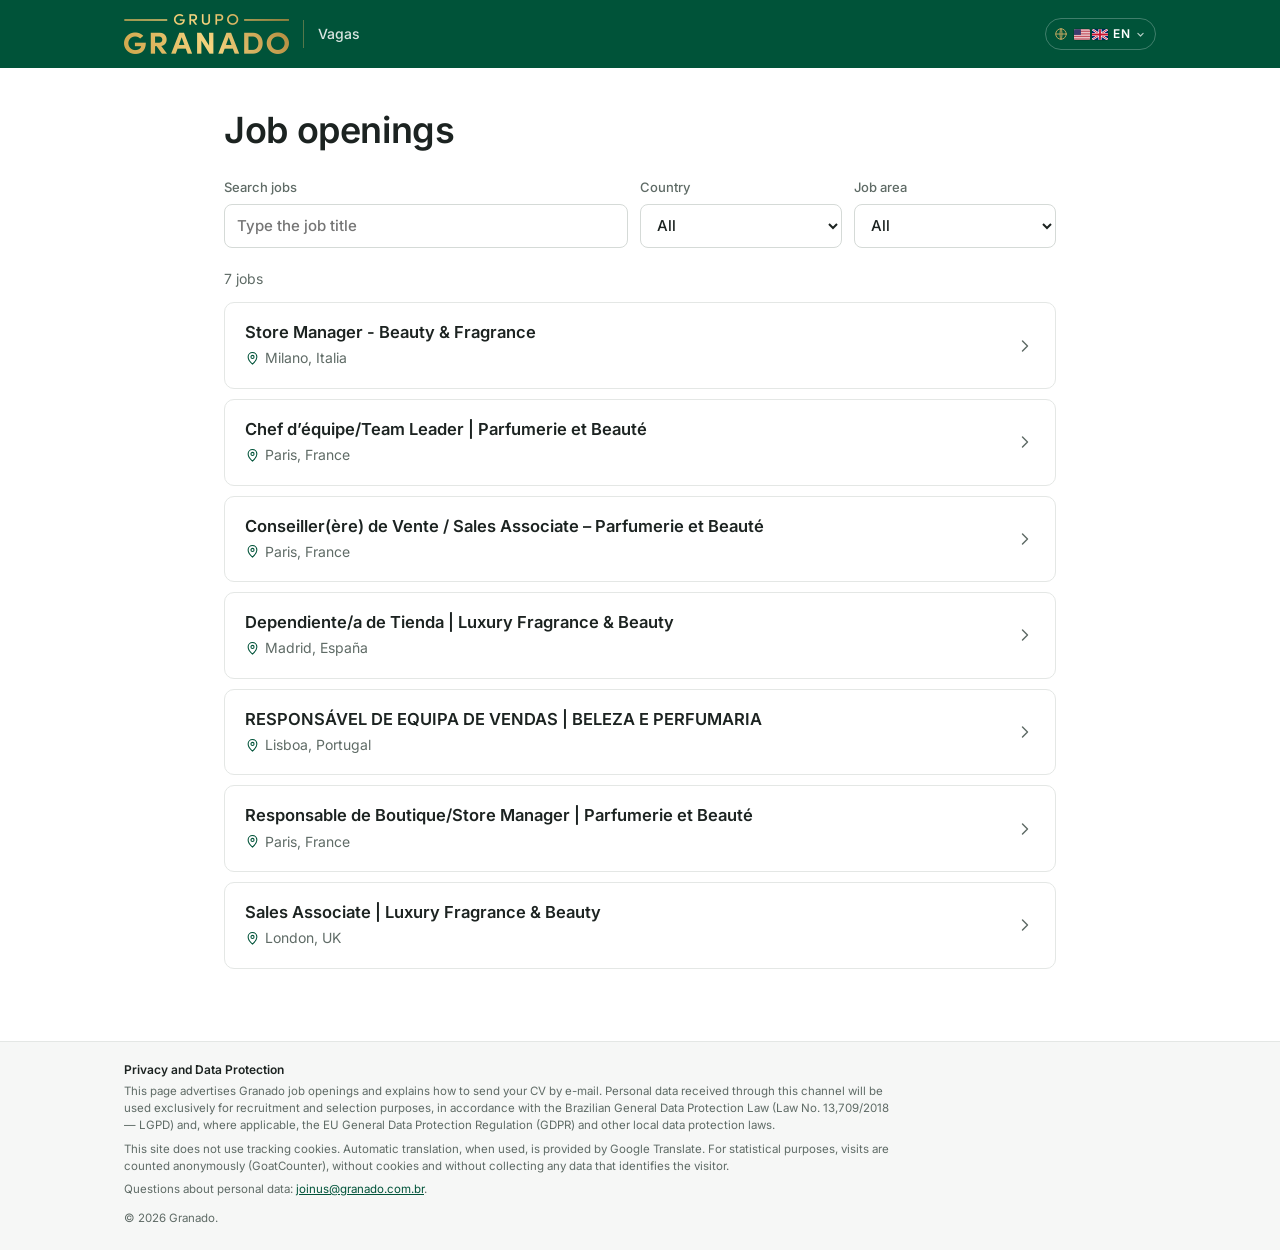
==== commit 1e8b74b1: "Vagas atualizadas em 12/11/2026, 09:45:19" ====
--- a/index.html
+++ b/index.html
@@ -51,13 +51,8 @@
     <label class="campo"><span class="notranslate" translate="no" data-t="pais">País</span><select id="f-pais"><option value="" data-t="todos">Todos</option><option value="España">España</option><option value="France">France</option><option value="Italia">Italia</option><option value="Portugal">Portugal</option><option value="UK">UK</option></select></label>
     <label class="campo"><span class="notranslate" translate="no" data-t="areaVaga">Área da vaga</span><select id="f-area"><option value="" data-t="todasAreas">Todas</option></select></label>
   </form>
-  <p class="contador" aria-live="polite"><span id="total">8</span> <span class="notranslate" translate="no" data-t="vagas">vagas</span></p>
+  <p class="contador" aria-live="polite"><span id="total">7</span> <span class="notranslate" translate="no" data-t="vagas">vagas</span></p>
   <ul class="lista-vagas" id="lista">
-<li class="linha-vaga" data-prazo="" data-pais="Italia" data-area="" data-busca="Responsabile del Team Vendite – Beauty e Profumeria. Milão Italia">
-  <a class="lv-titulo" href="jobs/zdy8am/index.html">Responsabile del Team Vendite – Beauty e Profumeria.</a>
-  <span class="lv-meta"><span class="lv-local"><svg class="ic" viewBox="0 0 24 24" fill="none" stroke="currentColor" stroke-width="1.7" stroke-linecap="round" stroke-linejoin="round" aria-hidden="true"><path d="M12 21s-7-6.2-7-11.5A7 7 0 0 1 19 9.5C19 14.8 12 21 12 21z"/><circle cx="12" cy="9.5" r="2.5"/></svg>Milão, Italia</span></span>
-  <svg class="lv-seta" viewBox="0 0 24 24" fill="none" stroke="currentColor" stroke-width="1.7" stroke-linecap="round" stroke-linejoin="round" aria-hidden="true"><path d="M9 18l6-6-6-6"/></svg>
-</li>
 <li class="linha-vaga" data-prazo="" data-pais="Italia" data-area="" data-busca="Store Manager - Beauty &amp; Fragrance Milano Italia">
   <a class="lv-titulo" href="jobs/5pfr47/index.html">Store Manager - Beauty &amp; Fragrance</a>
   <span class="lv-meta"><span class="lv-local"><svg class="ic" viewBox="0 0 24 24" fill="none" stroke="currentColor" stroke-width="1.7" stroke-linecap="round" stroke-linejoin="round" aria-hidden="true"><path d="M12 21s-7-6.2-7-11.5A7 7 0 0 1 19 9.5C19 14.8 12 21 12 21z"/><circle cx="12" cy="9.5" r="2.5"/></svg>Milano, Italia</span></span>
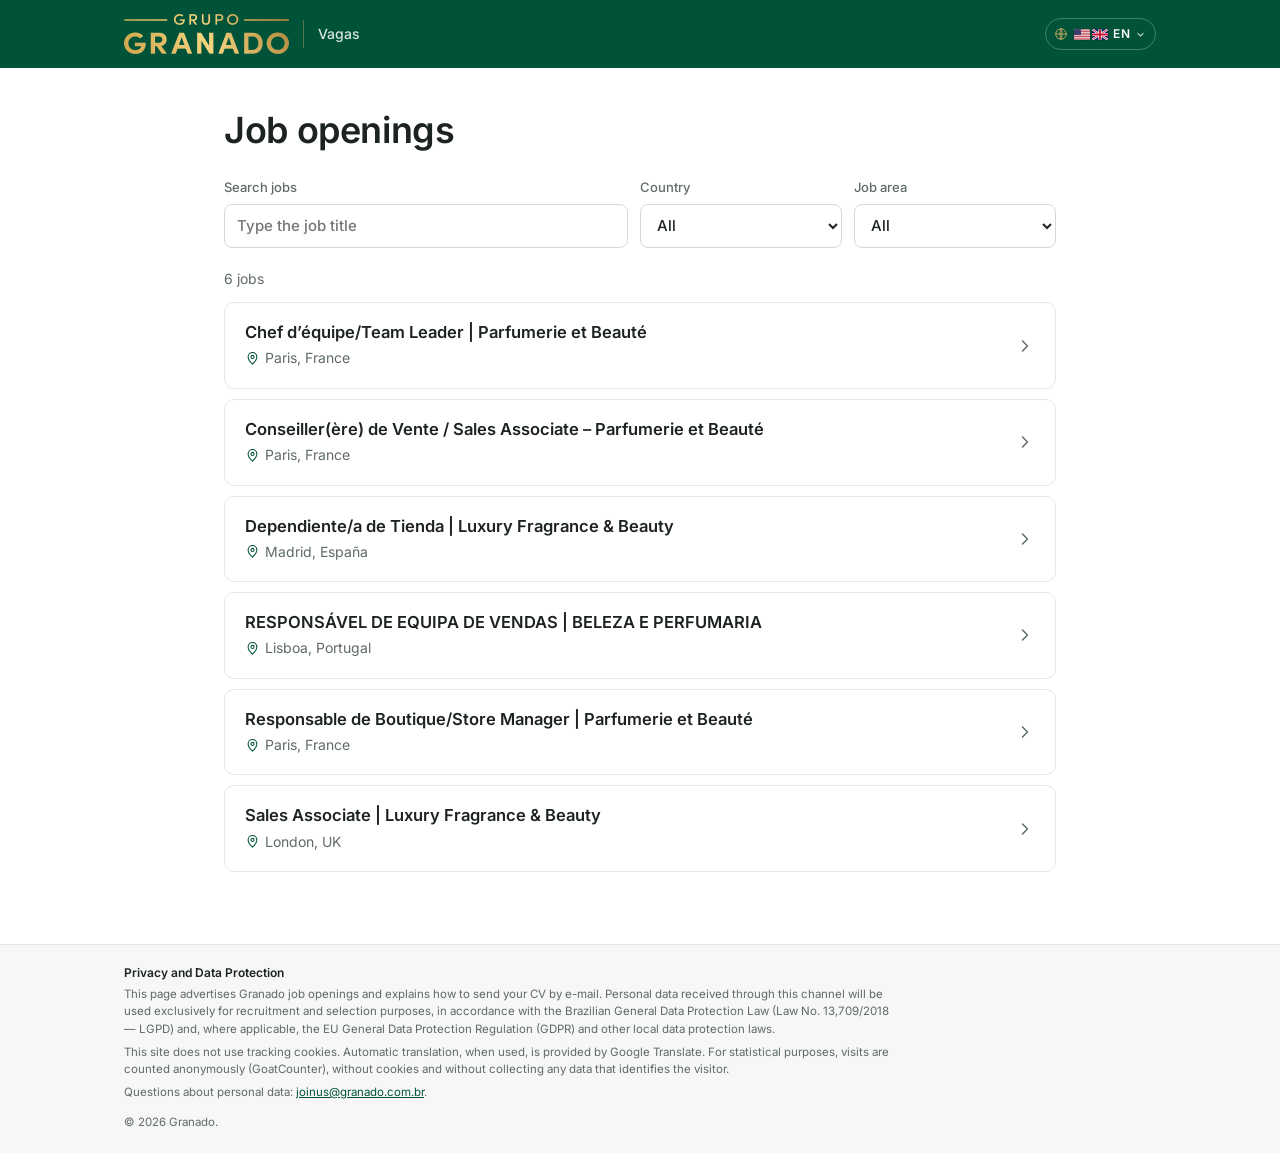
==== commit ffcfe75e: "Vagas atualizadas em 12/11/2026, 09:45:26" ====
--- a/index.html
+++ b/index.html
@@ -48,16 +48,11 @@
   <h1 class="titulo-inicio"><span class="notranslate" translate="no" data-t="inicioTitulo">Vagas</span></h1>
   <form class="filtros" role="search" onsubmit="return false">
     <label class="campo campo-busca"><span class="notranslate" translate="no" data-t="busca">Busca de vagas</span><input type="search" id="f-busca" placeholder="Digite o nome da vaga" data-t-ph="buscaPh"></label>
-    <label class="campo"><span class="notranslate" translate="no" data-t="pais">País</span><select id="f-pais"><option value="" data-t="todos">Todos</option><option value="España">España</option><option value="France">France</option><option value="Italia">Italia</option><option value="Portugal">Portugal</option><option value="UK">UK</option></select></label>
+    <label class="campo"><span class="notranslate" translate="no" data-t="pais">País</span><select id="f-pais"><option value="" data-t="todos">Todos</option><option value="España">España</option><option value="France">France</option><option value="Portugal">Portugal</option><option value="UK">UK</option></select></label>
     <label class="campo"><span class="notranslate" translate="no" data-t="areaVaga">Área da vaga</span><select id="f-area"><option value="" data-t="todasAreas">Todas</option></select></label>
   </form>
-  <p class="contador" aria-live="polite"><span id="total">7</span> <span class="notranslate" translate="no" data-t="vagas">vagas</span></p>
+  <p class="contador" aria-live="polite"><span id="total">6</span> <span class="notranslate" translate="no" data-t="vagas">vagas</span></p>
   <ul class="lista-vagas" id="lista">
-<li class="linha-vaga" data-prazo="" data-pais="Italia" data-area="" data-busca="Store Manager - Beauty &amp; Fragrance Milano Italia">
-  <a class="lv-titulo" href="jobs/5pfr47/index.html">Store Manager - Beauty &amp; Fragrance</a>
-  <span class="lv-meta"><span class="lv-local"><svg class="ic" viewBox="0 0 24 24" fill="none" stroke="currentColor" stroke-width="1.7" stroke-linecap="round" stroke-linejoin="round" aria-hidden="true"><path d="M12 21s-7-6.2-7-11.5A7 7 0 0 1 19 9.5C19 14.8 12 21 12 21z"/><circle cx="12" cy="9.5" r="2.5"/></svg>Milano, Italia</span></span>
-  <svg class="lv-seta" viewBox="0 0 24 24" fill="none" stroke="currentColor" stroke-width="1.7" stroke-linecap="round" stroke-linejoin="round" aria-hidden="true"><path d="M9 18l6-6-6-6"/></svg>
-</li>
 <li class="linha-vaga" data-prazo="" data-pais="France" data-area="" data-busca="Chef d’équipe/Team Leader | Parfumerie et Beauté Paris France">
   <a class="lv-titulo" href="jobs/ynqnsq/index.html">Chef d’équipe/Team Leader | Parfumerie et Beauté</a>
   <span class="lv-meta"><span class="lv-local"><svg class="ic" viewBox="0 0 24 24" fill="none" stroke="currentColor" stroke-width="1.7" stroke-linecap="round" stroke-linejoin="round" aria-hidden="true"><path d="M12 21s-7-6.2-7-11.5A7 7 0 0 1 19 9.5C19 14.8 12 21 12 21z"/><circle cx="12" cy="9.5" r="2.5"/></svg>Paris, France</span></span>
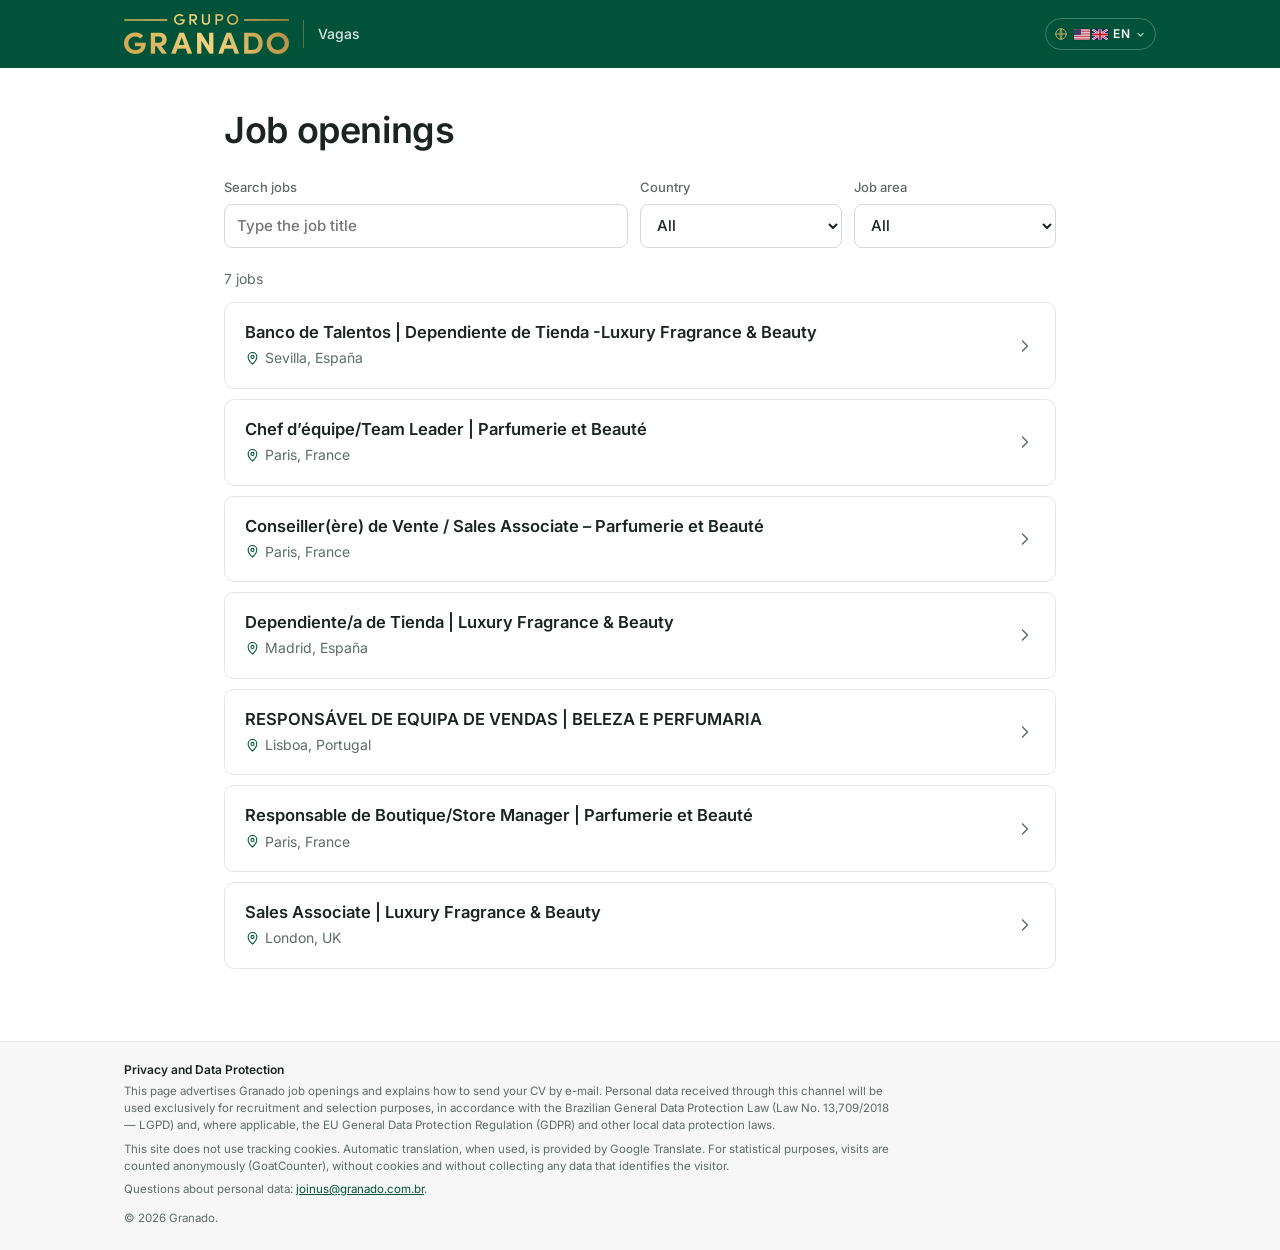
==== commit 333c2fe5: "Vagas atualizadas em 12/11/2026, 10:04:31" ====
--- a/index.html
+++ b/index.html
@@ -51,8 +51,13 @@
     <label class="campo"><span class="notranslate" translate="no" data-t="pais">País</span><select id="f-pais"><option value="" data-t="todos">Todos</option><option value="España">España</option><option value="France">France</option><option value="Portugal">Portugal</option><option value="UK">UK</option></select></label>
     <label class="campo"><span class="notranslate" translate="no" data-t="areaVaga">Área da vaga</span><select id="f-area"><option value="" data-t="todasAreas">Todas</option></select></label>
   </form>
-  <p class="contador" aria-live="polite"><span id="total">6</span> <span class="notranslate" translate="no" data-t="vagas">vagas</span></p>
+  <p class="contador" aria-live="polite"><span id="total">7</span> <span class="notranslate" translate="no" data-t="vagas">vagas</span></p>
   <ul class="lista-vagas" id="lista">
+<li class="linha-vaga" data-prazo="" data-pais="España" data-area="" data-busca="Banco de Talentos | Dependiente de Tienda -Luxury Fragrance &amp; Beauty Sevilla España">
+  <a class="lv-titulo" href="jobs/745jnn/index.html">Banco de Talentos | Dependiente de Tienda -Luxury Fragrance &amp; Beauty</a>
+  <span class="lv-meta"><span class="lv-local"><svg class="ic" viewBox="0 0 24 24" fill="none" stroke="currentColor" stroke-width="1.7" stroke-linecap="round" stroke-linejoin="round" aria-hidden="true"><path d="M12 21s-7-6.2-7-11.5A7 7 0 0 1 19 9.5C19 14.8 12 21 12 21z"/><circle cx="12" cy="9.5" r="2.5"/></svg>Sevilla, España</span></span>
+  <svg class="lv-seta" viewBox="0 0 24 24" fill="none" stroke="currentColor" stroke-width="1.7" stroke-linecap="round" stroke-linejoin="round" aria-hidden="true"><path d="M9 18l6-6-6-6"/></svg>
+</li>
 <li class="linha-vaga" data-prazo="" data-pais="France" data-area="" data-busca="Chef d’équipe/Team Leader | Parfumerie et Beauté Paris France">
   <a class="lv-titulo" href="jobs/ynqnsq/index.html">Chef d’équipe/Team Leader | Parfumerie et Beauté</a>
   <span class="lv-meta"><span class="lv-local"><svg class="ic" viewBox="0 0 24 24" fill="none" stroke="currentColor" stroke-width="1.7" stroke-linecap="round" stroke-linejoin="round" aria-hidden="true"><path d="M12 21s-7-6.2-7-11.5A7 7 0 0 1 19 9.5C19 14.8 12 21 12 21z"/><circle cx="12" cy="9.5" r="2.5"/></svg>Paris, France</span></span>
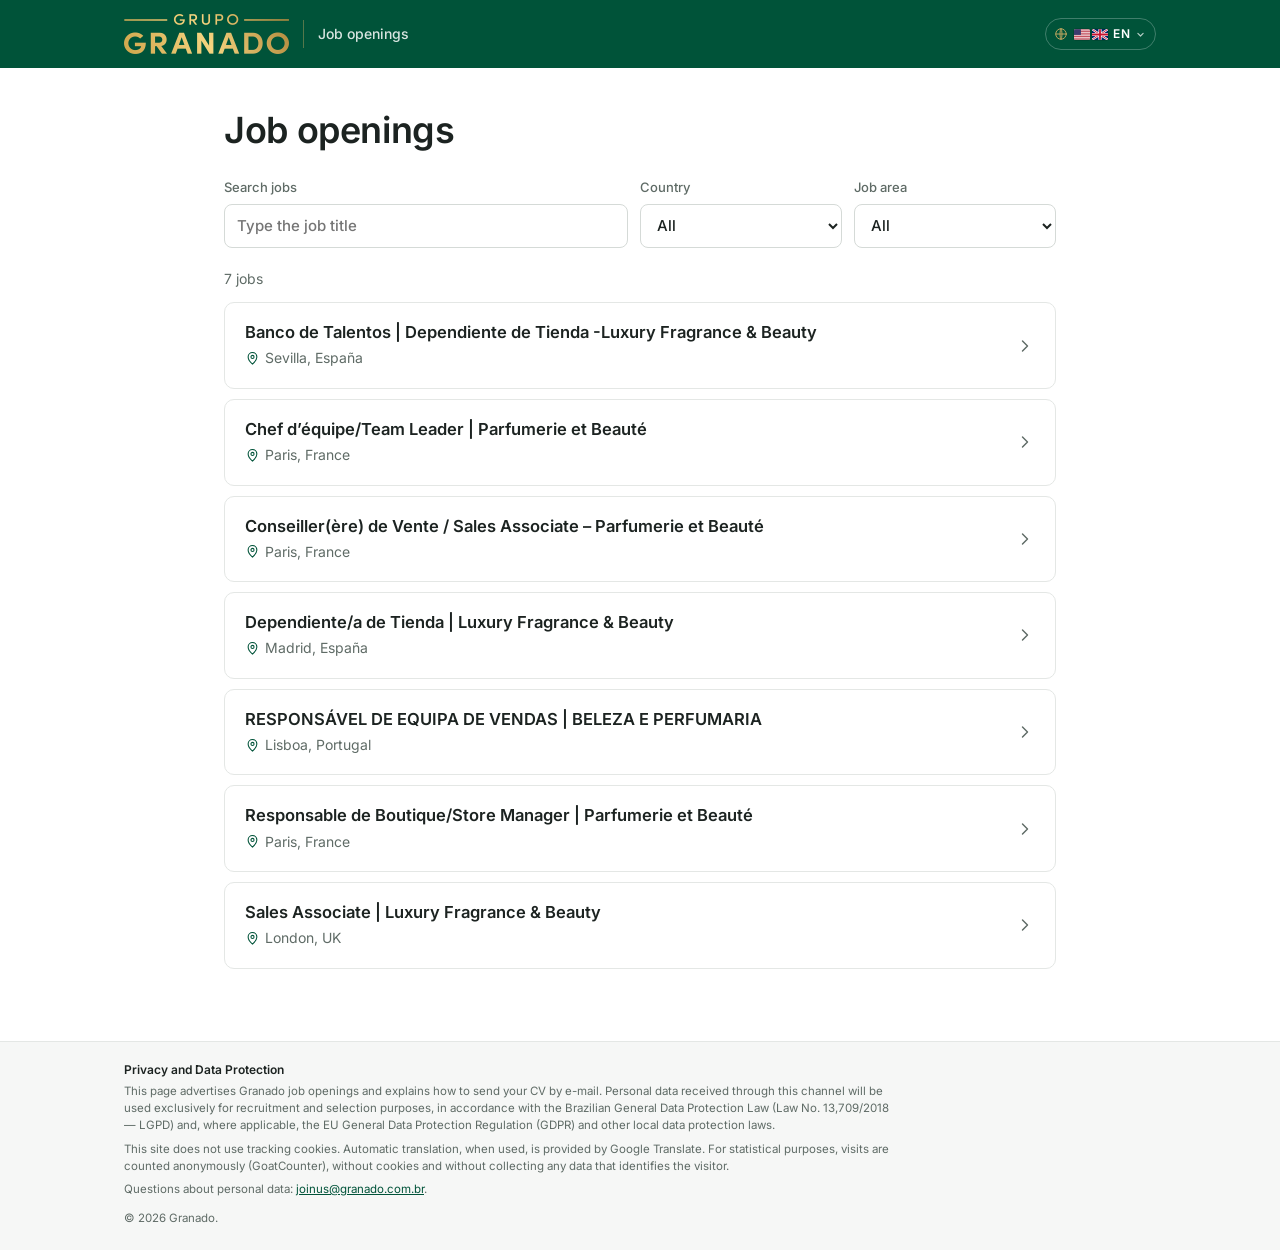
==== commit 01c75303: "Vagas atualizadas em 19/11/2026, 18:38:27 (idiomas)" ====
--- a/index.html
+++ b/index.html
@@ -24,8 +24,8 @@
 <a class="pular" href="#conteudo"><span class="notranslate" translate="no" data-t="pular">Pular para o conteúdo</span></a>
 <header class="topo">
   <div class="container topo-inner">
-    <a class="marca" href="index.html">
-      <img class="logo" src="assets/marca-grupo-granado.png" alt="Grupo Granado" width="165" height="40"><span class="marca-texto">Vagas</span>
+    <a class="marca notranslate" translate="no" href="index.html">
+      <img class="logo" src="assets/marca-grupo-granado.png" alt="Grupo Granado" width="165" height="40"><span class="marca-texto"><span class="notranslate" translate="no" data-t="inicioTitulo">Vagas</span></span>
     </a>
     <nav class="idiomas-site notranslate" translate="no" aria-label="Idioma / Language / Langue">
       <button type="button" class="idioma-atual" aria-haspopup="true" aria-expanded="false" aria-controls="idioma-menu" title="Idioma / Language / Langue">
